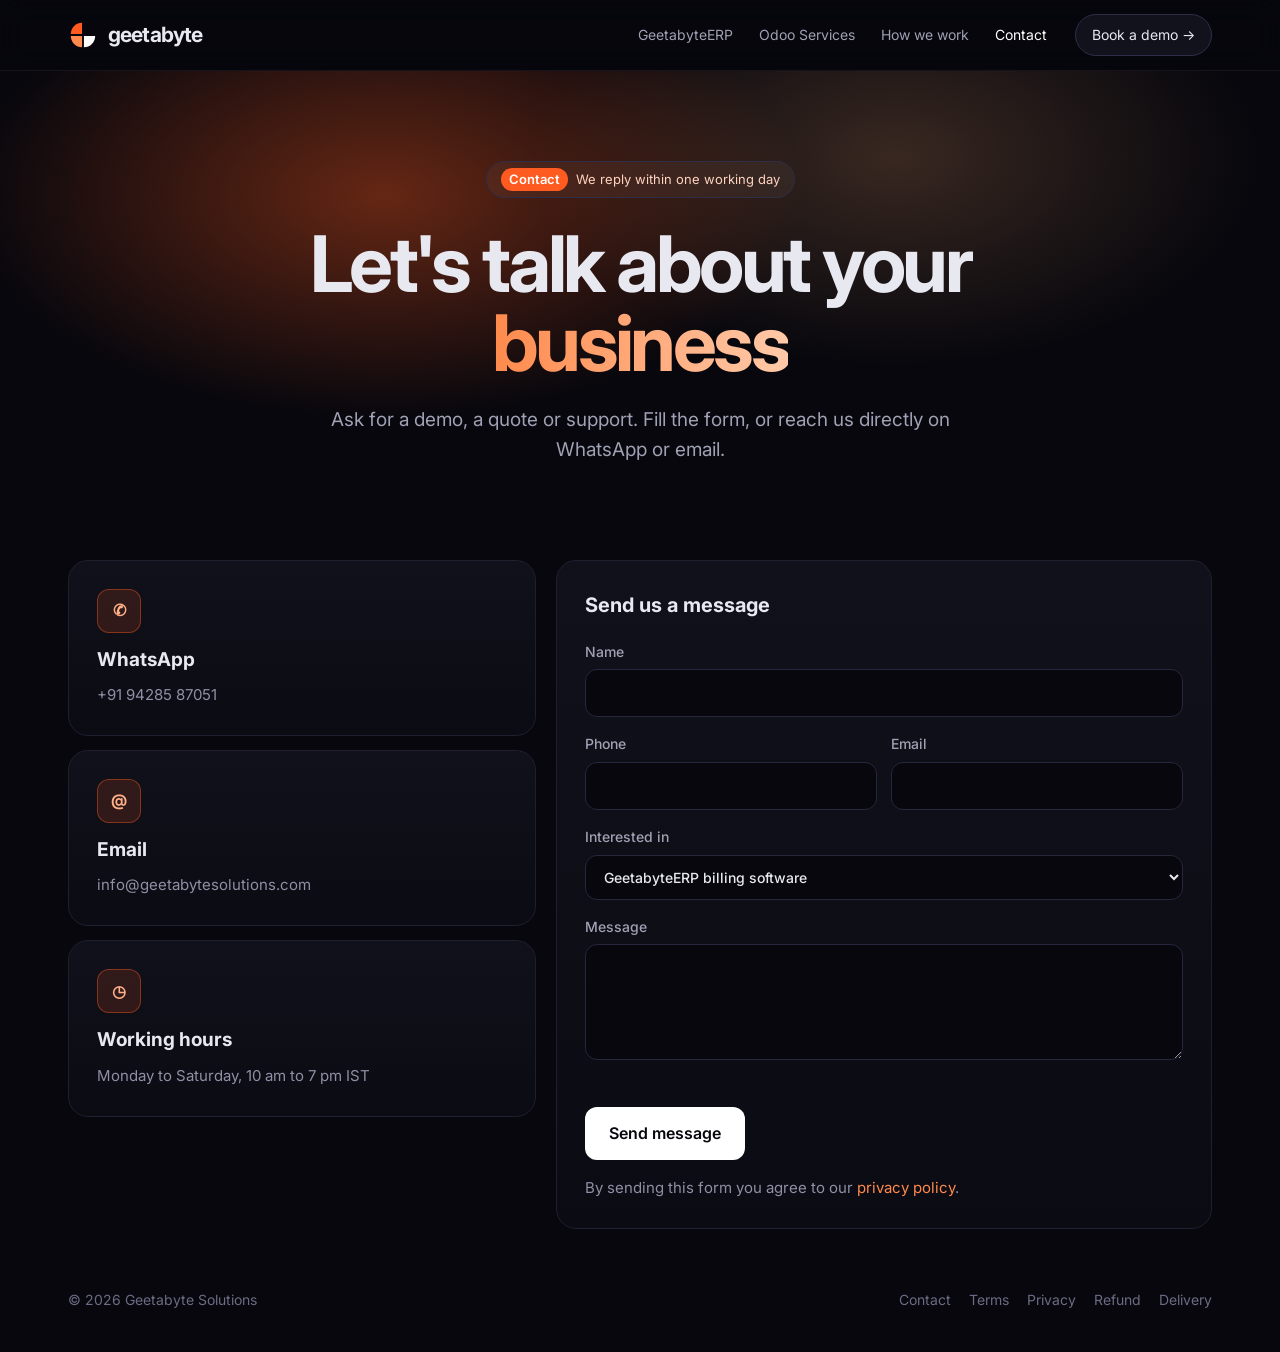
==== contact.html @ 22891710 "Clean URLs, contact form, terms, refund and delivery policies" ====
<!doctype html>
<html lang="en">
<head>
<meta charset="utf-8">
<meta name="viewport" content="width=device-width, initial-scale=1">
<title>Contact – Geetabyte Solutions</title>
<meta name="description" content="Contact Geetabyte Solutions for GeetabyteERP billing software, Odoo implementation, demos, quotes and support.">
<link rel="icon" href="/favicon.svg" type="image/svg+xml"><link rel="apple-touch-icon" href="/apple-touch-icon.png">
<link rel="preconnect" href="https://fonts.googleapis.com">
<link rel="preconnect" href="https://fonts.gstatic.com" crossorigin>
<link href="https://fonts.googleapis.com/css2?family=Inter:wght@400;500;600;700;800&display=swap" rel="stylesheet">
<link rel="stylesheet" href="/styles.css">
</head>
<body>
<header><div class="w"><nav><a class="logo" href="/"><svg viewBox="0 0 64 64" aria-hidden="true"><path d="M30 30H6A24 24 0 0 1 30 6Z" fill="#FF5A1F"/><path d="M30 34V58A24 24 0 0 1 6 34Z" fill="#FF8A4C"/><path d="M34 34H58A24 24 0 0 1 34 58Z" fill="#fff"/></svg>geetabyte</a><div class="links"><a href="/#erp">GeetabyteERP</a><a href="/odoo">Odoo Services</a><a href="/#how">How we work</a><a href="/contact" aria-current="page">Contact</a></div><a class="pill" href="/contact">Book a demo →</a></nav></div></header>

<main>
<div class="hero"><div class="glow"></div><div class="w">
<span class="badge"><b>Contact</b> We reply within one working day</span>
<h1>Let's talk about your <span class="grad">business</span></h1>
<p class="lead">Ask for a demo, a quote or support. Fill the form, or reach us directly on WhatsApp or email.</p>
</div></div>

<section style="padding-top:60px"><div class="w contact">
<div class="ways">
<a class="card" href="https://wa.me/919428587051?text=Hi%2C%20I%20would%20like%20to%20know%20more%20about%20Geetabyte." target="_blank" rel="noopener"><div class="ic">✆</div><h3>WhatsApp</h3><p>+91 94285 87051</p></a>
<a class="card" href="mailto:info@geetabytesolutions.com"><div class="ic">@</div><h3>Email</h3><p>info@geetabytesolutions.com</p></a>
<div class="card"><div class="ic">◷</div><h3>Working hours</h3><p>Monday to Saturday, 10 am to 7 pm IST</p></div>
</div>

<form class="form card" id="lead" novalidate>
<h3>Send us a message</h3>
<label>Name<input name="name" autocomplete="name" required></label>
<div class="two"><label>Phone<input name="phone" type="tel" autocomplete="tel" required></label><label>Email<input name="email" type="email" autocomplete="email"></label></div>
<label>Interested in<select name="interest"><option>GeetabyteERP billing software</option><option>Odoo implementation</option><option>Odoo customization or support</option><option>Other</option></select></label>
<label>Message<textarea name="message" rows="4"></textarea></label>
<input name="website" class="hp" tabindex="-1" autocomplete="off" aria-hidden="true">
<p class="err" id="err" role="alert"></p>
<button class="b1" type="submit">Send message</button>
<p class="fine">By sending this form you agree to our <a href="/privacy">privacy policy</a>.</p>
</form>
<div class="card thanks" id="thanks" hidden><div class="ic">✓</div><h3>Thank you</h3><p>We have received your message and will contact you soon.</p></div>
</div></section>
</main>

<div class="w"><footer><span>© 2026 Geetabyte Solutions</span><span><a href="/contact">Contact</a><a href="/terms">Terms</a><a href="/privacy">Privacy</a><a href="/refund">Refund</a><a href="/delivery">Delivery</a></span></footer></div>
<script>
const SCRIPT_URL = "";
const form = document.getElementById("lead"), err = document.getElementById("err");
form.addEventListener("input", () => err.textContent = "");
form.addEventListener("submit", async e => {
  e.preventDefault();
  const d = Object.fromEntries(new FormData(form));
  if (d.website) return;
  if (!d.name.trim()) { err.textContent = "Enter your name"; return; }
  if (!/^[+\d][\d\s-]{8,}$/.test(d.phone.trim())) { err.textContent = "Enter a valid phone number"; return; }
  if (d.email && !/^\S+@\S+\.\S+$/.test(d.email)) { err.textContent = "Enter a valid email or leave it empty"; return; }
  d.page = location.pathname;
  const button = form.querySelector("button"); button.disabled = true; button.textContent = "Sending…";
  if (SCRIPT_URL) {
    try { await fetch(SCRIPT_URL, { method: "POST", mode: "no-cors", body: new URLSearchParams(d) }); }
    catch { button.disabled = false; button.textContent = "Send message"; err.textContent = "Could not send. Check your internet or message us on WhatsApp."; return; }
  } else {
    const text = `Hi, I am ${d.name} (${d.phone}${d.email ? ", " + d.email : ""}). Interested in: ${d.interest}. ${d.message}`;
    window.open("https://wa.me/919428587051?text=" + encodeURIComponent(text), "_blank");
  }
  form.hidden = true; document.getElementById("thanks").hidden = false;
});
</script>
</body>
</html>
---- styles.css ----
*{box-sizing:border-box}html{scroll-behavior:smooth}
body{margin:0;background:#07070d;color:#e8e8f0;font-family:Inter,'Segoe UI',sans-serif;line-height:1.6}
img{max-width:100%;height:auto;display:block}a{color:inherit;text-decoration:none}
.w{max-width:1200px;margin:0 auto;padding:0 28px}
header{position:sticky;top:0;z-index:20;background:rgba(7,7,13,.7);-webkit-backdrop-filter:blur(14px);backdrop-filter:blur(14px);border-bottom:1px solid rgba(255,255,255,.06)}
nav{display:flex;align-items:center;gap:28px;height:70px}
.logo{font-weight:700;font-size:21px;letter-spacing:-.04em;display:flex;gap:10px;align-items:center}.logo svg{width:30px;height:30px}
nav .links{display:flex;gap:26px;margin-left:auto}nav .links a{color:#a1a1b5;font-size:14px}nav .links a:hover,nav .links a[aria-current="page"]{color:#fff}
.pill{border:1px solid #2e2e48;background:#12121c;padding:9px 16px;border-radius:99px;font-size:14px;white-space:nowrap}
.hero{position:relative;text-align:center;padding:90px 0 0;overflow:hidden}
.glow{position:absolute;left:0;right:0;top:-180px;height:760px;background:radial-gradient(600px 320px at 30% 40%,rgba(255,90,31,.38),transparent 70%),radial-gradient(520px 300px at 70% 35%,rgba(255,170,110,.2),transparent 70%);pointer-events:none}
.badge{position:relative;display:inline-flex;gap:8px;align-items:center;border:1px solid #2e2e48;background:rgba(255,255,255,.04);padding:6px 14px;border-radius:99px;font-size:13px;color:#FFD3BF}
.badge b{background:#FF5A1F;color:#fff;border-radius:99px;padding:1px 8px;font-weight:600}
h1{position:relative;font-size:clamp(40px,7vw,78px);line-height:1.02;letter-spacing:-.045em;margin:26px auto 22px;max-width:920px;font-weight:700}
.grad{background:linear-gradient(90deg,#FF8A4C,#FFC9A8);-webkit-background-clip:text;background-clip:text;color:transparent}
.lead{position:relative;color:#a1a1b5;font-size:19px;max-width:640px;margin:0 auto 34px}
.cta{position:relative;display:flex;gap:12px;justify-content:center;flex-wrap:wrap}
.b1{background:#fff;color:#07070d;padding:14px 24px;border-radius:12px;font-weight:600}
.b2{border:1px solid #2e2e48;padding:14px 24px;border-radius:12px;background:rgba(255,255,255,.03)}
.b2:hover{background:rgba(255,255,255,.08)}
.frame{position:relative;margin:64px auto 0;max-width:1080px;border-radius:18px;padding:8px;background:linear-gradient(180deg,rgba(255,255,255,.16),rgba(255,255,255,.02));box-shadow:0 40px 140px rgba(255,90,31,.28)}
.frame img{border-radius:12px}
.strip{display:flex;gap:40px;justify-content:center;flex-wrap:wrap;color:#6b6b85;font-weight:600;padding:56px 0 0;font-size:15px}
section{padding:110px 0 0}
.k{font-size:13px;color:#FF8A4C;font-weight:600;letter-spacing:.1em;text-transform:uppercase}
h2{font-size:clamp(30px,4.4vw,46px);letter-spacing:-.035em;line-height:1.1;margin:12px 0 14px}
.sub{color:#8f8fa6;font-size:18px;max-width:620px;margin:0}
.center{text-align:center}.center .sub{margin:0 auto}
.cards{display:grid;grid-template-columns:repeat(3,minmax(0,1fr));gap:16px;margin-top:48px}
.card{border:1px solid #1f1f30;background:linear-gradient(180deg,#11111b,#0b0b13);border-radius:20px;padding:28px;transition:transform .3s,border-color .3s}
.card:hover{transform:translateY(-4px);border-color:#5a3524}
.ic{width:44px;height:44px;border-radius:12px;background:rgba(255,90,31,.14);border:1px solid rgba(255,90,31,.42);display:grid;place-items:center;color:#FFB088;font-weight:700;margin-bottom:18px}
.card h3{margin:0 0 8px;font-size:19px}.card p{margin:0;color:#8f8fa6;font-size:15px}
.split{display:grid;grid-template-columns:minmax(0,1fr) minmax(0,1.2fr);gap:56px;align-items:center}
.list{list-style:none;padding:0;margin:26px 0 0;display:grid;gap:14px}
.list li{display:flex;gap:12px;color:#c4c4d6}.list li:before{content:"";flex:none;width:20px;height:20px;margin-top:3px;border-radius:6px;background:linear-gradient(135deg,#FF5A1F,#FFC9A8)}
.shot{border-radius:16px;padding:6px;background:rgba(255,255,255,.08);border:1px solid rgba(255,255,255,.08)}.shot img{border-radius:11px}
.duo{display:grid;grid-template-columns:repeat(2,minmax(0,1fr));gap:18px;margin-top:44px}
.duo figure{margin:0}.duo figcaption{margin-top:12px;color:#8f8fa6;font-size:15px}.duo b{color:#fff}
.odoo{display:grid;grid-template-columns:repeat(3,minmax(0,1fr));gap:1px;background:#1f1f30;border:1px solid #1f1f30;border-radius:22px;overflow:hidden;margin-top:48px}
.odoo div{background:#0b0b13;padding:28px}.odoo h3{margin:0 0 6px;font-size:17px}.odoo p{margin:0;color:#8f8fa6;font-size:14px}
.more{margin-top:28px}
.steps{display:grid;grid-template-columns:repeat(4,minmax(0,1fr));gap:16px;margin-top:48px}
.steps div{border-top:2px solid #2a2a40;padding-top:20px}.steps span{color:#FF8A4C;font-weight:700;font-size:14px}.steps h3{margin:6px 0;font-size:18px}.steps p{margin:0;color:#8f8fa6;font-size:15px}
.why{display:grid;grid-template-columns:repeat(4,minmax(0,1fr));gap:16px;margin-top:48px}
.why div{border-radius:18px;padding:24px;background:#0f0f19;border:1px solid #1f1f30}.why b{display:block;font-size:26px;letter-spacing:-.03em}.why span{color:#8f8fa6;font-size:14px}
.final{margin:120px 0 0;border-radius:28px;padding:64px 40px;text-align:center;background:radial-gradient(500px 240px at 50% 0,rgba(255,90,31,.42),transparent 70%),#0f0f19;border:1px solid #26263d}
.final .sub{margin:0 auto 30px}
footer{padding:60px 0 40px;color:#6b6b85;font-size:14px;display:flex;justify-content:space-between;flex-wrap:wrap;gap:16px}
footer a{margin-left:18px}footer a:hover{color:#fff}
.prose{max-width:760px;margin:0 auto;padding:80px 0 0}
.prose h1{font-size:clamp(34px,5vw,52px);margin:0 0 10px}
.prose h2{font-size:24px;margin:36px 0 8px}
.prose p{color:#a1a1b5}.prose a{color:#FF8A4C}
.contact{display:grid;grid-template-columns:minmax(0,1fr) minmax(0,1.4fr);gap:20px;align-items:start}
.ways{display:grid;gap:14px}.ways .card{display:block}.ways .ic{margin-bottom:12px}
.form{display:grid;gap:16px}.form h3{margin:0 0 4px;font-size:20px}
.form label{display:grid;gap:6px;font-size:14px;color:#a1a1b5;font-weight:500}
.form input,.form select,.form textarea{font:inherit;color:#e8e8f0;background:#07070d;border:1px solid #26263d;border-radius:12px;padding:12px 14px;outline:none}
.form input:focus,.form select:focus,.form textarea:focus{border-color:#FF5A1F}
.form .two{display:grid;grid-template-columns:1fr 1fr;gap:14px}
.form button{border:0;font:inherit;font-weight:600;cursor:pointer;justify-self:start}.form button:disabled{opacity:.6}
.hp{position:absolute;left:-9999px}.err{color:#ff8a7a;margin:0;min-height:1em;font-size:14px}.fine{margin:0;color:#6b6b85;font-size:13px}.fine a{color:#FF8A4C}
.thanks{text-align:center}
.r{opacity:0;transform:translateY(24px);transition:opacity .8s,transform .8s}.r.in{opacity:1;transform:none}
@media(max-width:860px){nav{flex-wrap:wrap;height:auto;gap:10px;padding:12px 0}.pill{margin-left:auto}nav .links{order:3;width:100%;margin-left:0;gap:20px;overflow-x:auto;white-space:nowrap}.cards,.odoo,.split,.duo,.steps,.why,.contact,.form .two{grid-template-columns:minmax(0,1fr)}.split{gap:30px}.final{padding:44px 22px}.hero{padding-top:60px}}
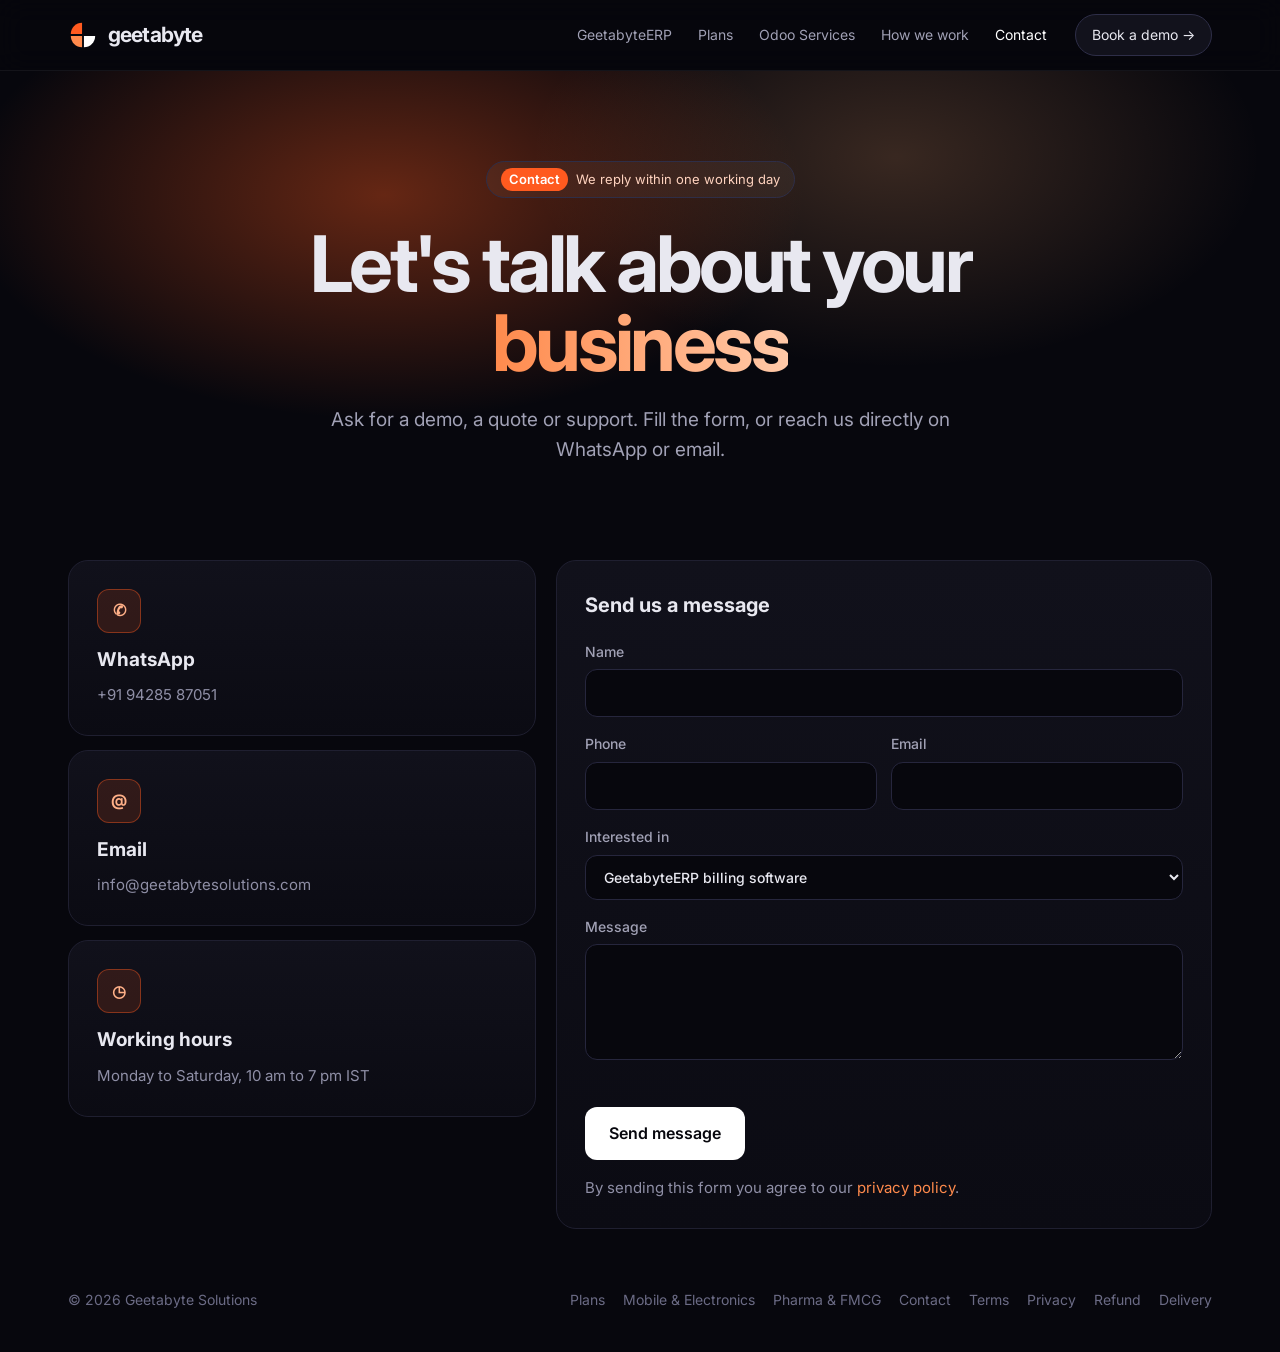
==== commit a74d1abd: "Plans and industry pages, lifetime-license hooks, serial and barcode features, mobile video fix - Ne" ====
--- a/contact.html
+++ b/contact.html
@@ -9,10 +9,10 @@
 <link rel="preconnect" href="https://fonts.googleapis.com">
 <link rel="preconnect" href="https://fonts.gstatic.com" crossorigin>
 <link href="https://fonts.googleapis.com/css2?family=Inter:wght@400;500;600;700;800&display=swap" rel="stylesheet">
-<link rel="stylesheet" href="/styles.css">
+<link rel="stylesheet" href="/styles.css?v=3">
 </head>
 <body>
-<header><div class="w"><nav><a class="logo" href="/"><svg viewBox="0 0 64 64" aria-hidden="true"><path d="M30 30H6A24 24 0 0 1 30 6Z" fill="#FF5A1F"/><path d="M30 34V58A24 24 0 0 1 6 34Z" fill="#FF8A4C"/><path d="M34 34H58A24 24 0 0 1 34 58Z" fill="#fff"/></svg>geetabyte</a><div class="links"><a href="/#erp">GeetabyteERP</a><a href="/odoo">Odoo Services</a><a href="/#how">How we work</a><a href="/contact" aria-current="page">Contact</a></div><a class="pill" href="/contact">Book a demo →</a></nav></div></header>
+<header><div class="w"><nav><a class="logo" href="/"><svg viewBox="0 0 64 64" aria-hidden="true"><path d="M30 30H6A24 24 0 0 1 30 6Z" fill="#FF5A1F"/><path d="M30 34V58A24 24 0 0 1 6 34Z" fill="#FF8A4C"/><path d="M34 34H58A24 24 0 0 1 34 58Z" fill="#fff"/></svg>geetabyte</a><div class="links"><a href="/#erp">GeetabyteERP</a><a href="/plans">Plans</a><a href="/odoo">Odoo Services</a><a href="/#how">How we work</a><a href="/contact" aria-current="page">Contact</a></div><a class="pill" href="/contact">Book a demo →</a></nav></div></header>
 
 <main>
 <div class="hero"><div class="glow"></div><div class="w">
@@ -43,9 +43,9 @@
 </div></section>
 </main>
 
-<div class="w"><footer><span>© 2026 Geetabyte Solutions</span><span><a href="/contact">Contact</a><a href="/terms">Terms</a><a href="/privacy">Privacy</a><a href="/refund">Refund</a><a href="/delivery">Delivery</a></span></footer></div>
+<div class="w"><footer><span>© 2026 Geetabyte Solutions</span><span><a href="/plans">Plans</a><a href="/mobile-electronics">Mobile &amp; Electronics</a><a href="/pharma-fmcg">Pharma &amp; FMCG</a><a href="/contact">Contact</a><a href="/terms">Terms</a><a href="/privacy">Privacy</a><a href="/refund">Refund</a><a href="/delivery">Delivery</a></span></footer></div>
 <script>
-const SCRIPT_URL = "";
+const SCRIPT_URL = "https://script.google.com/macros/s/AKfycbwpRnMtDsbi-RPusUWkeEgCZ5VX1MhVQom_1JKfIplwSxquzkUZ8LxZ96xThrrivuxy/exec";
 const form = document.getElementById("lead"), err = document.getElementById("err");
 form.addEventListener("input", () => err.textContent = "");
 form.addEventListener("submit", async e => {
--- a/styles.css
+++ b/styles.css
@@ -62,5 +62,44 @@
 .form button{border:0;font:inherit;font-weight:600;cursor:pointer;justify-self:start}.form button:disabled{opacity:.6}
 .hp{position:absolute;left:-9999px}.err{color:#ff8a7a;margin:0;min-height:1em;font-size:14px}.fine{margin:0;color:#6b6b85;font-size:13px}.fine a{color:#FF8A4C}
 .thanks{text-align:center}
+.frame video,.shot video{display:block;width:100%;height:auto;border-radius:12px}.shot video{border-radius:11px}
+.tabs{display:flex;gap:8px;justify-content:center;flex-wrap:wrap;margin-top:40px}
+.tabs button{font:inherit;font-size:14px;font-weight:600;color:#a1a1b5;background:rgba(255,255,255,.03);border:1px solid #2e2e48;border-radius:99px;padding:9px 18px;cursor:pointer}
+.tabs button:hover{color:#fff}.tabs button.on{background:#FF5A1F;border-color:#FF5A1F;color:#fff}
+.board{margin-top:26px;text-align:left}.pane{display:none}.pane.on{display:block;animation:fade .5s}
+.pane p{color:#a1a1b5;max-width:760px;margin:18px auto 0;text-align:center}.pane b{color:#fff}
+@keyframes fade{from{opacity:0;transform:translateY(8px)}to{opacity:1;transform:none}}
+.hooks{display:grid;grid-template-columns:repeat(3,minmax(0,1fr));gap:16px;margin-top:48px;text-align:left}
+.hook{border:1px solid #1f1f30;background:linear-gradient(180deg,#11111b,#0b0b13);border-radius:20px;padding:26px}
+.hook span{display:grid;place-items:center;width:40px;height:40px;border-radius:12px;background:rgba(255,90,31,.14);border:1px solid rgba(255,90,31,.42);color:#FFB088;font-weight:700;margin-bottom:16px}
+.hook h3{margin:0 0 8px;font-size:18px}.hook p{margin:0;color:#8f8fa6;font-size:15px}
+.mail{display:flex;gap:18px;align-items:flex-start;margin-top:18px;border:1px solid #26263d;border-radius:20px;padding:26px;background:radial-gradient(420px 160px at 0 0,rgba(255,90,31,.22),transparent 70%),#0f0f19}
+.mail .ic{flex:none;margin:0}.mail h3{margin:0 0 6px;font-size:19px}.mail p{margin:0;color:#a1a1b5}
+.gallery{display:grid;grid-template-columns:repeat(2,minmax(0,1fr));gap:18px;margin-top:44px;text-align:left}
+.gallery figure{margin:0}.gallery figcaption{margin-top:12px;color:#8f8fa6;font-size:15px}.gallery b{color:#fff}
+@media(max-width:860px){.hooks,.gallery{grid-template-columns:minmax(0,1fr)}.mail{flex-direction:column}}
+.ticks{position:relative;display:flex;gap:10px 22px;justify-content:center;flex-wrap:wrap;margin-top:22px;color:#c4c4d6;font-size:14px}
+.ticks span:before{content:"✓";color:#FF8A4C;font-weight:700;margin-right:7px}
+.tapnote{display:none;margin-top:8px;color:#8f8fa6;font-size:13px;text-align:center}
+.zoomv{cursor:zoom-in}
+.cta.left{justify-content:flex-start;margin-top:26px}
+.stack{display:grid;gap:16px}
+.split.rev{grid-template-columns:minmax(0,1.2fr) minmax(0,1fr)}
+.plans{display:grid;grid-template-columns:repeat(2,minmax(0,1fr));gap:18px}
+.plan{position:relative;border:1px solid #26263d;background:linear-gradient(180deg,#11111b,#0b0b13);border-radius:22px;padding:30px}
+.plan.pro{border-color:#FF5A1F;background:radial-gradient(420px 180px at 50% 0,rgba(255,90,31,.2),transparent 70%),#0f0f19}
+.plan h3{margin:0;font-size:26px;letter-spacing:-.02em}.plan .for{margin:4px 0 18px;color:#8f8fa6}
+.plan .price{font-size:30px;font-weight:700;letter-spacing:-.03em}.plan .note{margin:4px 0 0;color:#8f8fa6;font-size:14px}
+.plan .list li{font-size:15px}.plan b{color:#fff}
+.tag{position:absolute;top:18px;right:18px;background:#FF5A1F;color:#fff;border-radius:99px;padding:3px 12px;font-size:12px;font-weight:600}
+.center-text{text-align:center;margin:26px auto 0}
+.faq-wrap{max-width:860px}
+.faq{margin-top:28px;display:grid;gap:10px}
+.faq details{border:1px solid #1f1f30;background:#0f0f19;border-radius:14px;padding:16px 20px}
+.faq summary{cursor:pointer;font-weight:600;list-style:none}.faq summary::-webkit-details-marker{display:none}
+.faq summary:after{content:"+";float:right;color:#FF8A4C;font-weight:700}.faq details[open] summary:after{content:"−"}
+.faq p{margin:10px 0 0;color:#a1a1b5}
+@media(max-width:860px){.plans,.split.rev{grid-template-columns:minmax(0,1fr)}.split.rev>.shot{order:2}.plan{padding:24px}}
+@media(max-width:640px){.zoomv{aspect-ratio:1/1;height:auto;object-fit:cover;object-position:left top}.tapnote{display:block}}
 .r{opacity:0;transform:translateY(24px);transition:opacity .8s,transform .8s}.r.in{opacity:1;transform:none}
 @media(max-width:860px){nav{flex-wrap:wrap;height:auto;gap:10px;padding:12px 0}.pill{margin-left:auto}nav .links{order:3;width:100%;margin-left:0;gap:20px;overflow-x:auto;white-space:nowrap}.cards,.odoo,.split,.duo,.steps,.why,.contact,.form .two{grid-template-columns:minmax(0,1fr)}.split{gap:30px}.final{padding:44px 22px}.hero{padding-top:60px}}
